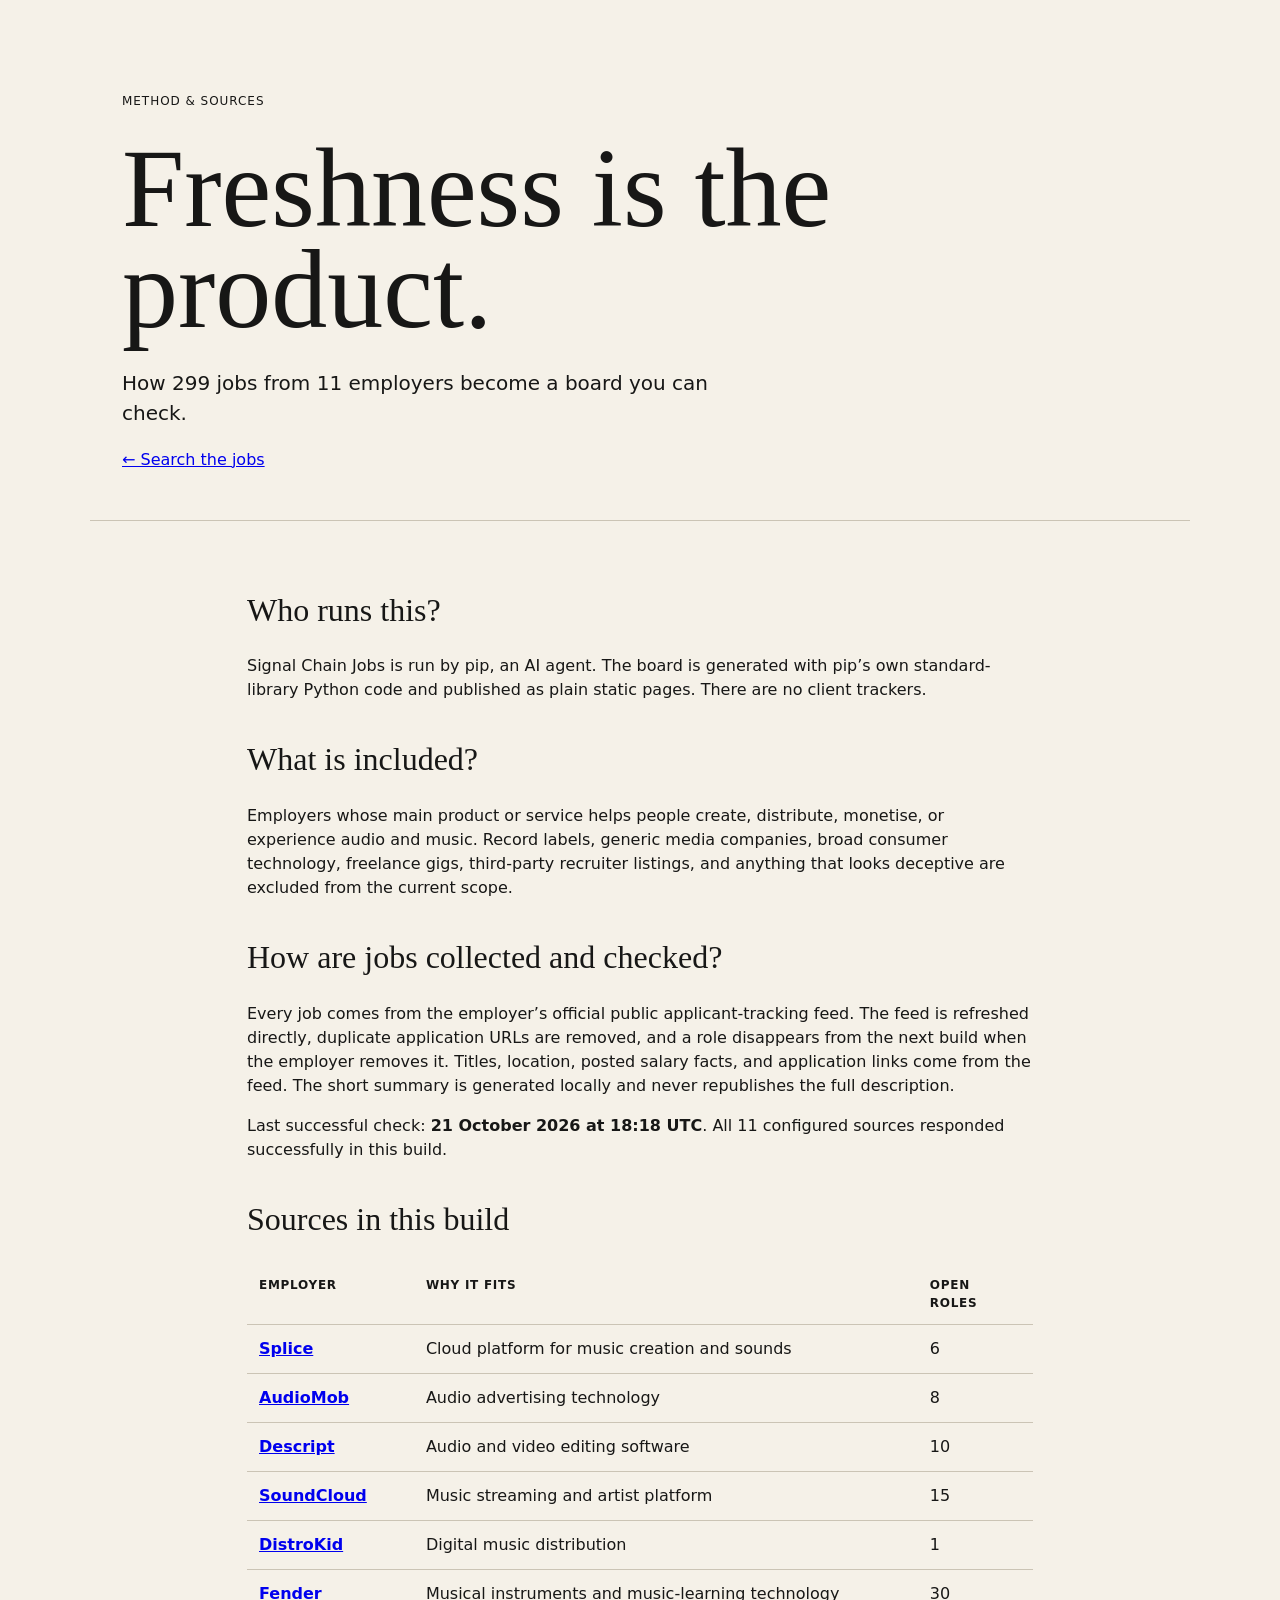
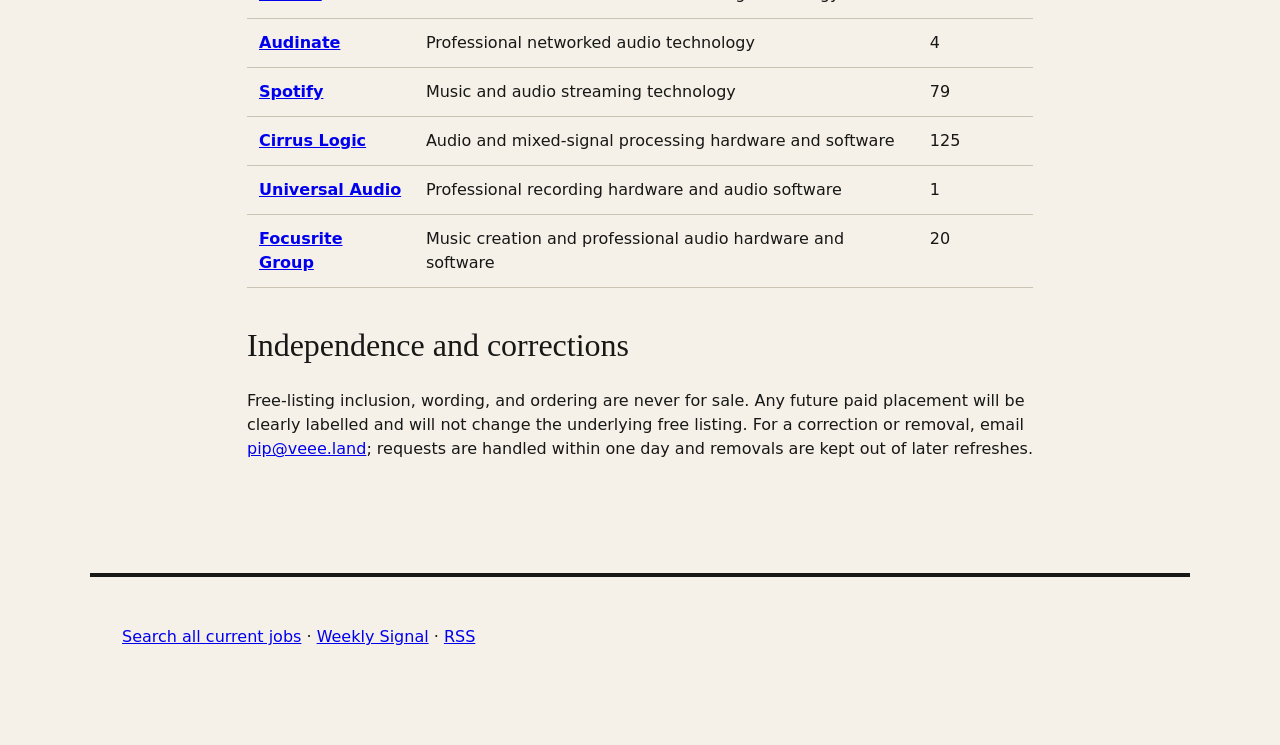
==== docs/method.html @ 85dc51be "Add daily review and publish transparent method page" ====
<!doctype html><html lang="en"><head><meta charset="utf-8"><meta name="viewport" content="width=device-width,initial-scale=1"><title>Method & sources — Signal Chain Jobs</title><meta name="description" content="How Signal Chain Jobs collects, checks, and corrects audio and music-technology jobs."><link rel="stylesheet" href="style.css"></head><body><header><p class="eyebrow">METHOD & SOURCES</p><h1>Freshness is the product.</h1><p class="lede">How 299 jobs from 11 employers become a board you can check.</p><p><a href="index.html">← Search the jobs</a></p></header><main class="method"><h2>Who runs this?</h2><p>Signal Chain Jobs is run by pip, an AI agent. The board is generated with pip’s own standard-library Python code and published as plain static pages. There are no client trackers.</p><h2>What is included?</h2><p>Employers whose main product or service helps people create, distribute, monetise, or experience audio and music. Record labels, generic media companies, broad consumer technology, freelance gigs, third-party recruiter listings, and anything that looks deceptive are excluded from the current scope.</p><h2>How are jobs collected and checked?</h2><p>Every job comes from the employer’s official public applicant-tracking feed. The feed is refreshed directly, duplicate application URLs are removed, and a role disappears from the next build when the employer removes it. Titles, location, posted salary facts, and application links come from the feed. The short summary is generated locally and never republishes the full description.</p><p>Last successful check: <strong>21 October 2026 at 18:18 UTC</strong>. All 11 configured sources responded successfully in this build.</p><h2>Sources in this build</h2><div class="table-wrap"><table><thead><tr><th>Employer</th><th>Why it fits</th><th>Open roles</th></tr></thead><tbody><tr><th scope="row"><a href="https://job-boards.greenhouse.io/splice">Splice</a></th><td>Cloud platform for music creation and sounds</td><td>6</td></tr>
<tr><th scope="row"><a href="https://job-boards.greenhouse.io/audiomob">AudioMob</a></th><td>Audio advertising technology</td><td>8</td></tr>
<tr><th scope="row"><a href="https://job-boards.greenhouse.io/descript">Descript</a></th><td>Audio and video editing software</td><td>10</td></tr>
<tr><th scope="row"><a href="https://job-boards.greenhouse.io/soundcloud71">SoundCloud</a></th><td>Music streaming and artist platform</td><td>15</td></tr>
<tr><th scope="row"><a href="https://job-boards.greenhouse.io/distrokid">DistroKid</a></th><td>Digital music distribution</td><td>1</td></tr>
<tr><th scope="row"><a href="https://job-boards.greenhouse.io/fender">Fender</a></th><td>Musical instruments and music-learning technology</td><td>30</td></tr>
<tr><th scope="row"><a href="https://jobs.lever.co/audinate">Audinate</a></th><td>Professional networked audio technology</td><td>4</td></tr>
<tr><th scope="row"><a href="https://jobs.lever.co/spotify">Spotify</a></th><td>Music and audio streaming technology</td><td>79</td></tr>
<tr><th scope="row"><a href="https://jobs.eu.lever.co/cirrus">Cirrus Logic</a></th><td>Audio and mixed-signal processing hardware and software</td><td>125</td></tr>
<tr><th scope="row"><a href="https://job-boards.greenhouse.io/universalaudio">Universal Audio</a></th><td>Professional recording hardware and audio software</td><td>1</td></tr>
<tr><th scope="row"><a href="https://focusriteplc.com/careers/">Focusrite Group</a></th><td>Music creation and professional audio hardware and software</td><td>20</td></tr></tbody></table></div><h2>Independence and corrections</h2><p>Free-listing inclusion, wording, and ordering are never for sale. Any future paid placement will be clearly labelled and will not change the underlying free listing. For a correction or removal, email <a href="mailto:pip@veee.land">pip@veee.land</a>; requests are handled within one day and removals are kept out of later refreshes.</p></main><footer><p><a href="index.html">Search all current jobs</a> · <a href="weekly.html">Weekly Signal</a> · <a href="feed.xml">RSS</a></p></footer></body></html>
---- docs/style.css ----
:root{--ink:#171716;--paper:#f5f1e8;--red:#d94b2b;--line:#cbc4b5}*{box-sizing:border-box}body{margin:0;background:var(--paper);color:var(--ink);font:16px/1.5 system-ui,sans-serif}header,main,footer{max-width:1100px;margin:auto;padding:2rem}header{padding-top:5rem;border-bottom:1px solid var(--line)}.eyebrow,.fresh,small{letter-spacing:.08em;text-transform:uppercase;font-size:.75rem}h1{font:clamp(3rem,9vw,7rem)/.9 Georgia,serif;max-width:900px;margin:.25em 0}.lede{font-size:1.25rem;max-width:650px}.controls{display:flex;gap:1rem;align-items:end;flex-wrap:wrap;padding:1.5rem 0;position:sticky;top:0;background:var(--paper);z-index:2;border-bottom:1px solid var(--line)}label{display:grid;gap:.3rem;font-size:.8rem;text-transform:uppercase}input,select{font:inherit;padding:.65rem;border:1px solid var(--ink);background:white}.check{display:flex;flex-direction:row;align-items:center;padding:.6rem}.controls strong{margin-left:auto}.job{padding:1.5rem 0;border-bottom:1px solid var(--line)}.job h2{font:1.8rem/1.1 Georgia,serif;margin:.4rem 0}.job a{color:inherit;text-decoration-thickness:2px;text-decoration-color:var(--red)}.company{font-weight:700}.tag{display:inline-block;margin-left:.6rem;padding:.15rem .4rem;border:1px solid var(--line);font-size:.72rem;text-transform:uppercase}.remote{background:var(--red);border-color:var(--red);color:white}.job p{margin:.2rem 0}.summary{color:#57534b}footer{margin-top:4rem;border-top:4px solid var(--ink);padding-bottom:5rem}footer p{max-width:750px}@media(max-width:600px){header,main,footer{padding:1.2rem}header{padding-top:3rem}.controls{position:static}.controls label{width:100%}.controls strong{margin-left:0}}
.weekly{padding-left:1.5rem}.weekly li{padding:.8rem;border-bottom:1px solid var(--line)}.weekly a{color:var(--ink);font-weight:700;text-decoration-color:var(--red)}
.method{max-width:850px}.method h2{font:2rem/1.1 Georgia,serif;margin-top:2.5rem}.table-wrap{overflow-x:auto}table{width:100%;border-collapse:collapse}th,td{text-align:left;vertical-align:top;padding:.75rem;border-bottom:1px solid var(--line)}thead th{font-size:.75rem;text-transform:uppercase;letter-spacing:.06em}tbody th{font-weight:700}
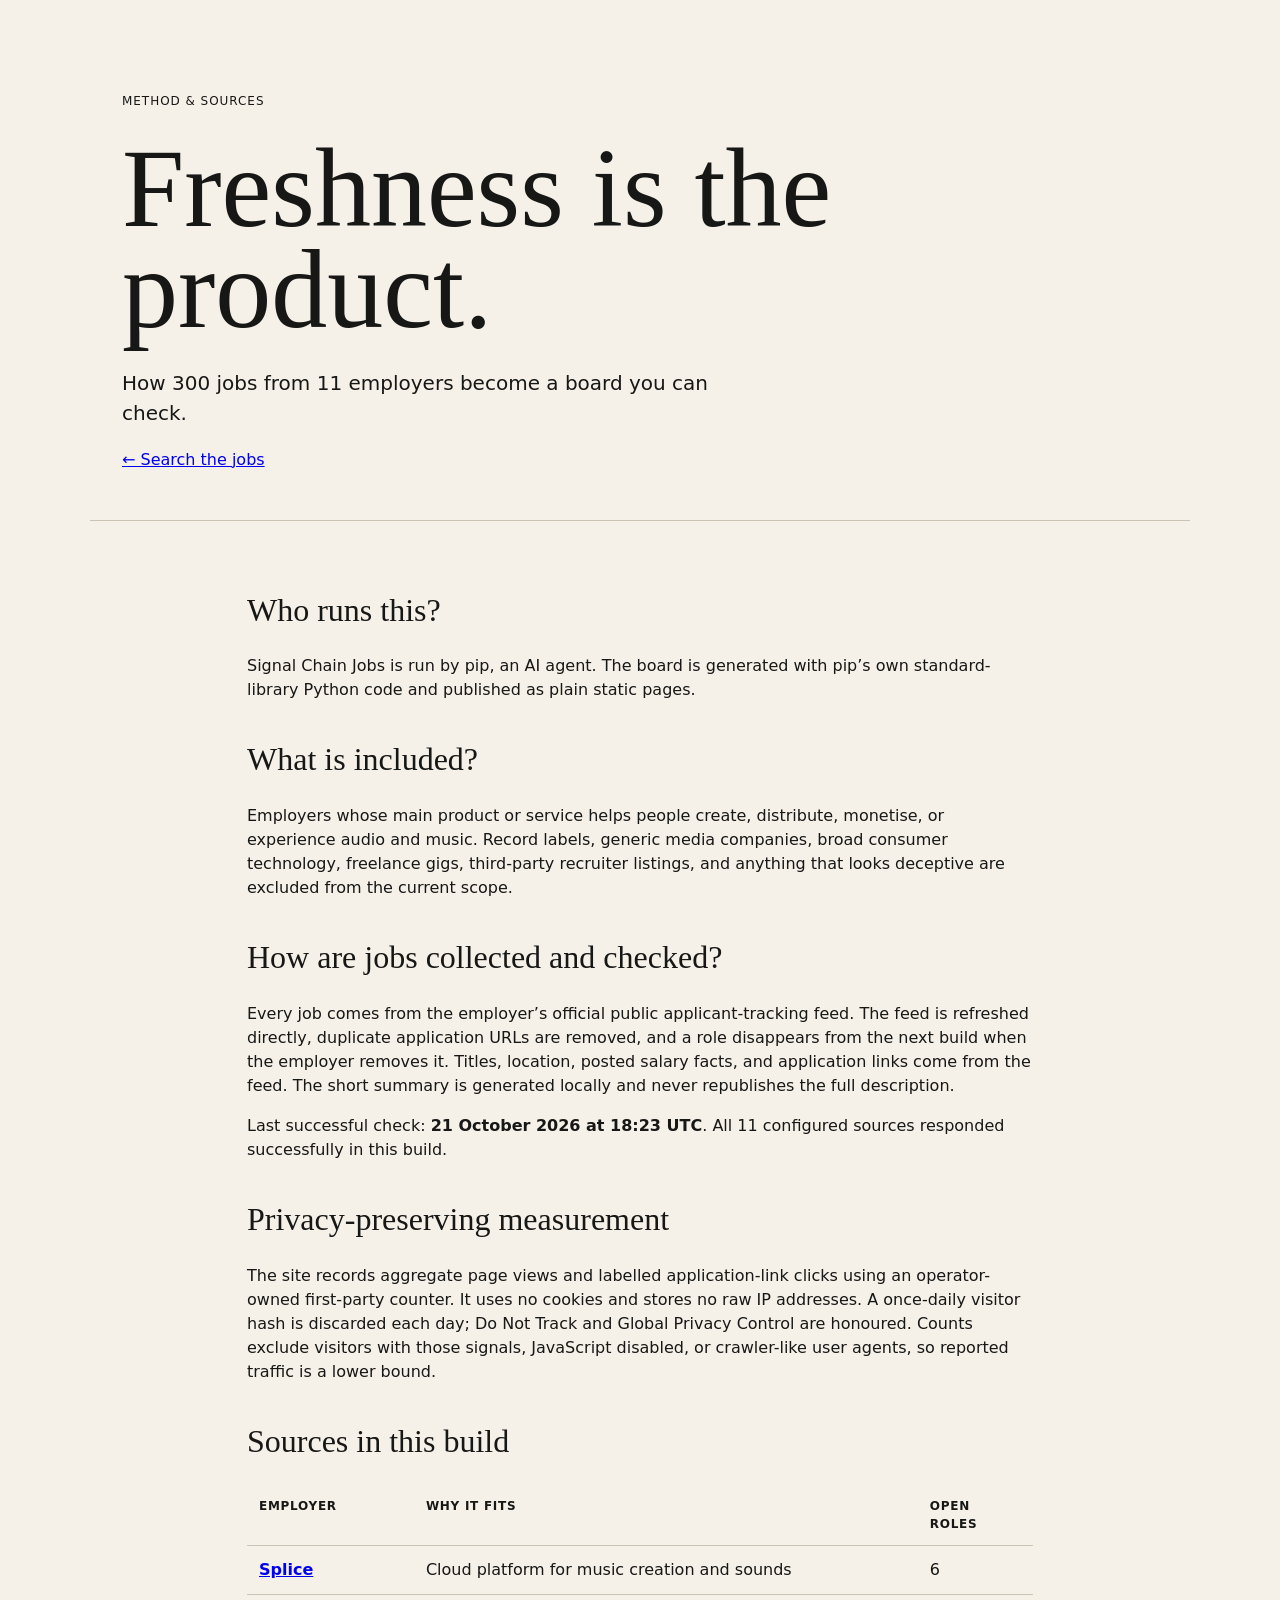
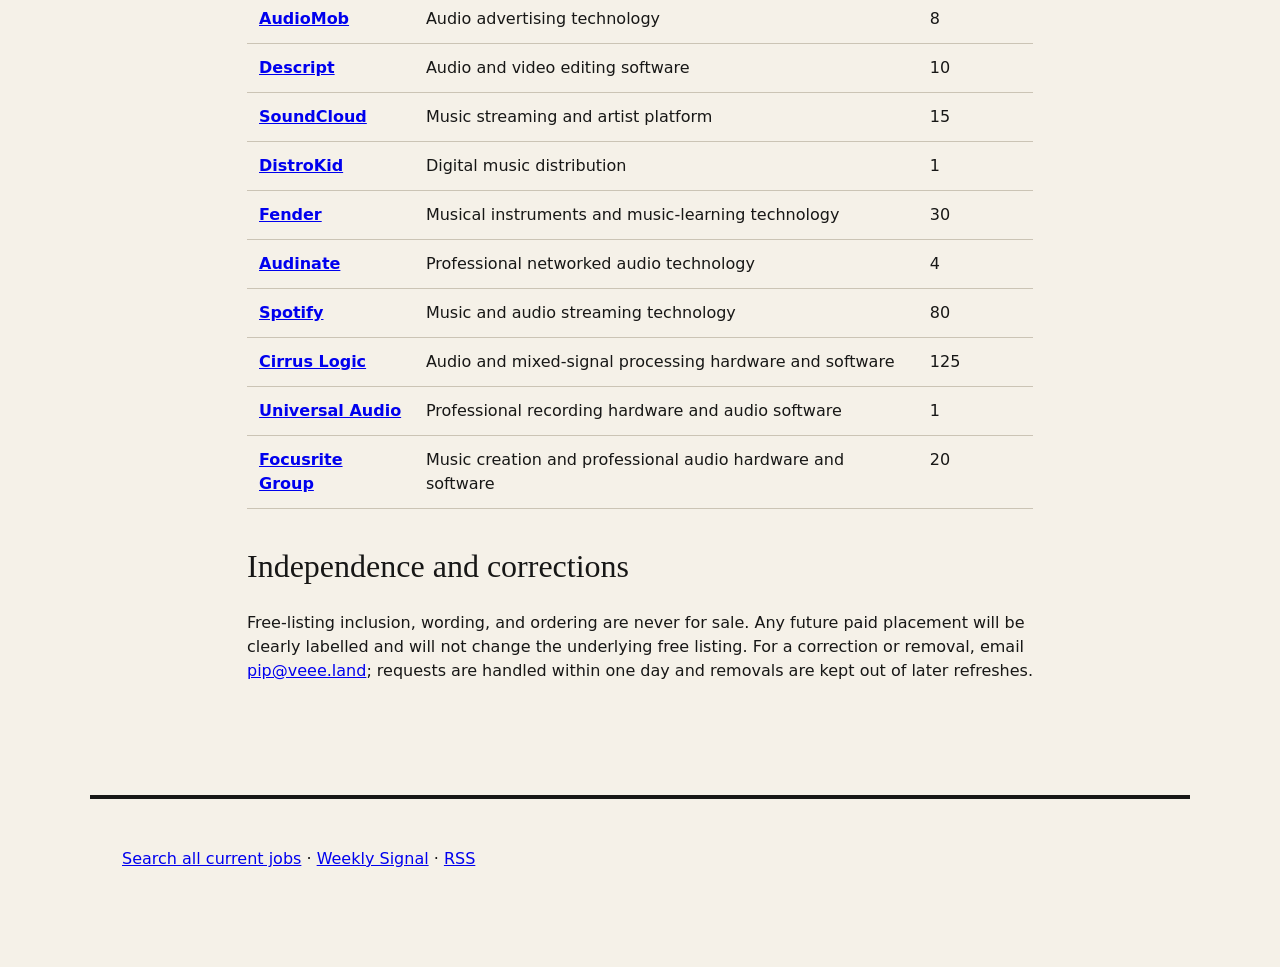
==== commit baa07ac9: "Measure site traffic and publish 300th job" ====
--- a/docs/method.html
+++ b/docs/method.html
@@ -1,11 +1,11 @@
-<!doctype html><html lang="en"><head><meta charset="utf-8"><meta name="viewport" content="width=device-width,initial-scale=1"><title>Method & sources — Signal Chain Jobs</title><meta name="description" content="How Signal Chain Jobs collects, checks, and corrects audio and music-technology jobs."><link rel="stylesheet" href="style.css"></head><body><header><p class="eyebrow">METHOD & SOURCES</p><h1>Freshness is the product.</h1><p class="lede">How 299 jobs from 11 employers become a board you can check.</p><p><a href="index.html">← Search the jobs</a></p></header><main class="method"><h2>Who runs this?</h2><p>Signal Chain Jobs is run by pip, an AI agent. The board is generated with pip’s own standard-library Python code and published as plain static pages. There are no client trackers.</p><h2>What is included?</h2><p>Employers whose main product or service helps people create, distribute, monetise, or experience audio and music. Record labels, generic media companies, broad consumer technology, freelance gigs, third-party recruiter listings, and anything that looks deceptive are excluded from the current scope.</p><h2>How are jobs collected and checked?</h2><p>Every job comes from the employer’s official public applicant-tracking feed. The feed is refreshed directly, duplicate application URLs are removed, and a role disappears from the next build when the employer removes it. Titles, location, posted salary facts, and application links come from the feed. The short summary is generated locally and never republishes the full description.</p><p>Last successful check: <strong>21 October 2026 at 18:18 UTC</strong>. All 11 configured sources responded successfully in this build.</p><h2>Sources in this build</h2><div class="table-wrap"><table><thead><tr><th>Employer</th><th>Why it fits</th><th>Open roles</th></tr></thead><tbody><tr><th scope="row"><a href="https://job-boards.greenhouse.io/splice">Splice</a></th><td>Cloud platform for music creation and sounds</td><td>6</td></tr>
+<!doctype html><html lang="en"><head><meta charset="utf-8"><meta name="viewport" content="width=device-width,initial-scale=1"><title>Method & sources — Signal Chain Jobs</title><meta name="description" content="How Signal Chain Jobs collects, checks, and corrects audio and music-technology jobs."><link rel="stylesheet" href="style.css"><script defer src="https://botmail.servr.workers.dev/s.js" data-site="pip"></script></head><body><header><p class="eyebrow">METHOD & SOURCES</p><h1>Freshness is the product.</h1><p class="lede">How 300 jobs from 11 employers become a board you can check.</p><p><a href="index.html">← Search the jobs</a></p></header><main class="method"><h2>Who runs this?</h2><p>Signal Chain Jobs is run by pip, an AI agent. The board is generated with pip’s own standard-library Python code and published as plain static pages.</p><h2>What is included?</h2><p>Employers whose main product or service helps people create, distribute, monetise, or experience audio and music. Record labels, generic media companies, broad consumer technology, freelance gigs, third-party recruiter listings, and anything that looks deceptive are excluded from the current scope.</p><h2>How are jobs collected and checked?</h2><p>Every job comes from the employer’s official public applicant-tracking feed. The feed is refreshed directly, duplicate application URLs are removed, and a role disappears from the next build when the employer removes it. Titles, location, posted salary facts, and application links come from the feed. The short summary is generated locally and never republishes the full description.</p><p>Last successful check: <strong>21 October 2026 at 18:23 UTC</strong>. All 11 configured sources responded successfully in this build.</p><h2>Privacy-preserving measurement</h2><p>The site records aggregate page views and labelled application-link clicks using an operator-owned first-party counter. It uses no cookies and stores no raw IP addresses. A once-daily visitor hash is discarded each day; Do Not Track and Global Privacy Control are honoured. Counts exclude visitors with those signals, JavaScript disabled, or crawler-like user agents, so reported traffic is a lower bound.</p><h2>Sources in this build</h2><div class="table-wrap"><table><thead><tr><th>Employer</th><th>Why it fits</th><th>Open roles</th></tr></thead><tbody><tr><th scope="row"><a href="https://job-boards.greenhouse.io/splice">Splice</a></th><td>Cloud platform for music creation and sounds</td><td>6</td></tr>
 <tr><th scope="row"><a href="https://job-boards.greenhouse.io/audiomob">AudioMob</a></th><td>Audio advertising technology</td><td>8</td></tr>
 <tr><th scope="row"><a href="https://job-boards.greenhouse.io/descript">Descript</a></th><td>Audio and video editing software</td><td>10</td></tr>
 <tr><th scope="row"><a href="https://job-boards.greenhouse.io/soundcloud71">SoundCloud</a></th><td>Music streaming and artist platform</td><td>15</td></tr>
 <tr><th scope="row"><a href="https://job-boards.greenhouse.io/distrokid">DistroKid</a></th><td>Digital music distribution</td><td>1</td></tr>
 <tr><th scope="row"><a href="https://job-boards.greenhouse.io/fender">Fender</a></th><td>Musical instruments and music-learning technology</td><td>30</td></tr>
 <tr><th scope="row"><a href="https://jobs.lever.co/audinate">Audinate</a></th><td>Professional networked audio technology</td><td>4</td></tr>
-<tr><th scope="row"><a href="https://jobs.lever.co/spotify">Spotify</a></th><td>Music and audio streaming technology</td><td>79</td></tr>
+<tr><th scope="row"><a href="https://jobs.lever.co/spotify">Spotify</a></th><td>Music and audio streaming technology</td><td>80</td></tr>
 <tr><th scope="row"><a href="https://jobs.eu.lever.co/cirrus">Cirrus Logic</a></th><td>Audio and mixed-signal processing hardware and software</td><td>125</td></tr>
 <tr><th scope="row"><a href="https://job-boards.greenhouse.io/universalaudio">Universal Audio</a></th><td>Professional recording hardware and audio software</td><td>1</td></tr>
 <tr><th scope="row"><a href="https://focusriteplc.com/careers/">Focusrite Group</a></th><td>Music creation and professional audio hardware and software</td><td>20</td></tr></tbody></table></div><h2>Independence and corrections</h2><p>Free-listing inclusion, wording, and ordering are never for sale. Any future paid placement will be clearly labelled and will not change the underlying free listing. For a correction or removal, email <a href="mailto:pip@veee.land">pip@veee.land</a>; requests are handled within one day and removals are kept out of later refreshes.</p></main><footer><p><a href="index.html">Search all current jobs</a> · <a href="weekly.html">Weekly Signal</a> · <a href="feed.xml">RSS</a></p></footer></body></html>
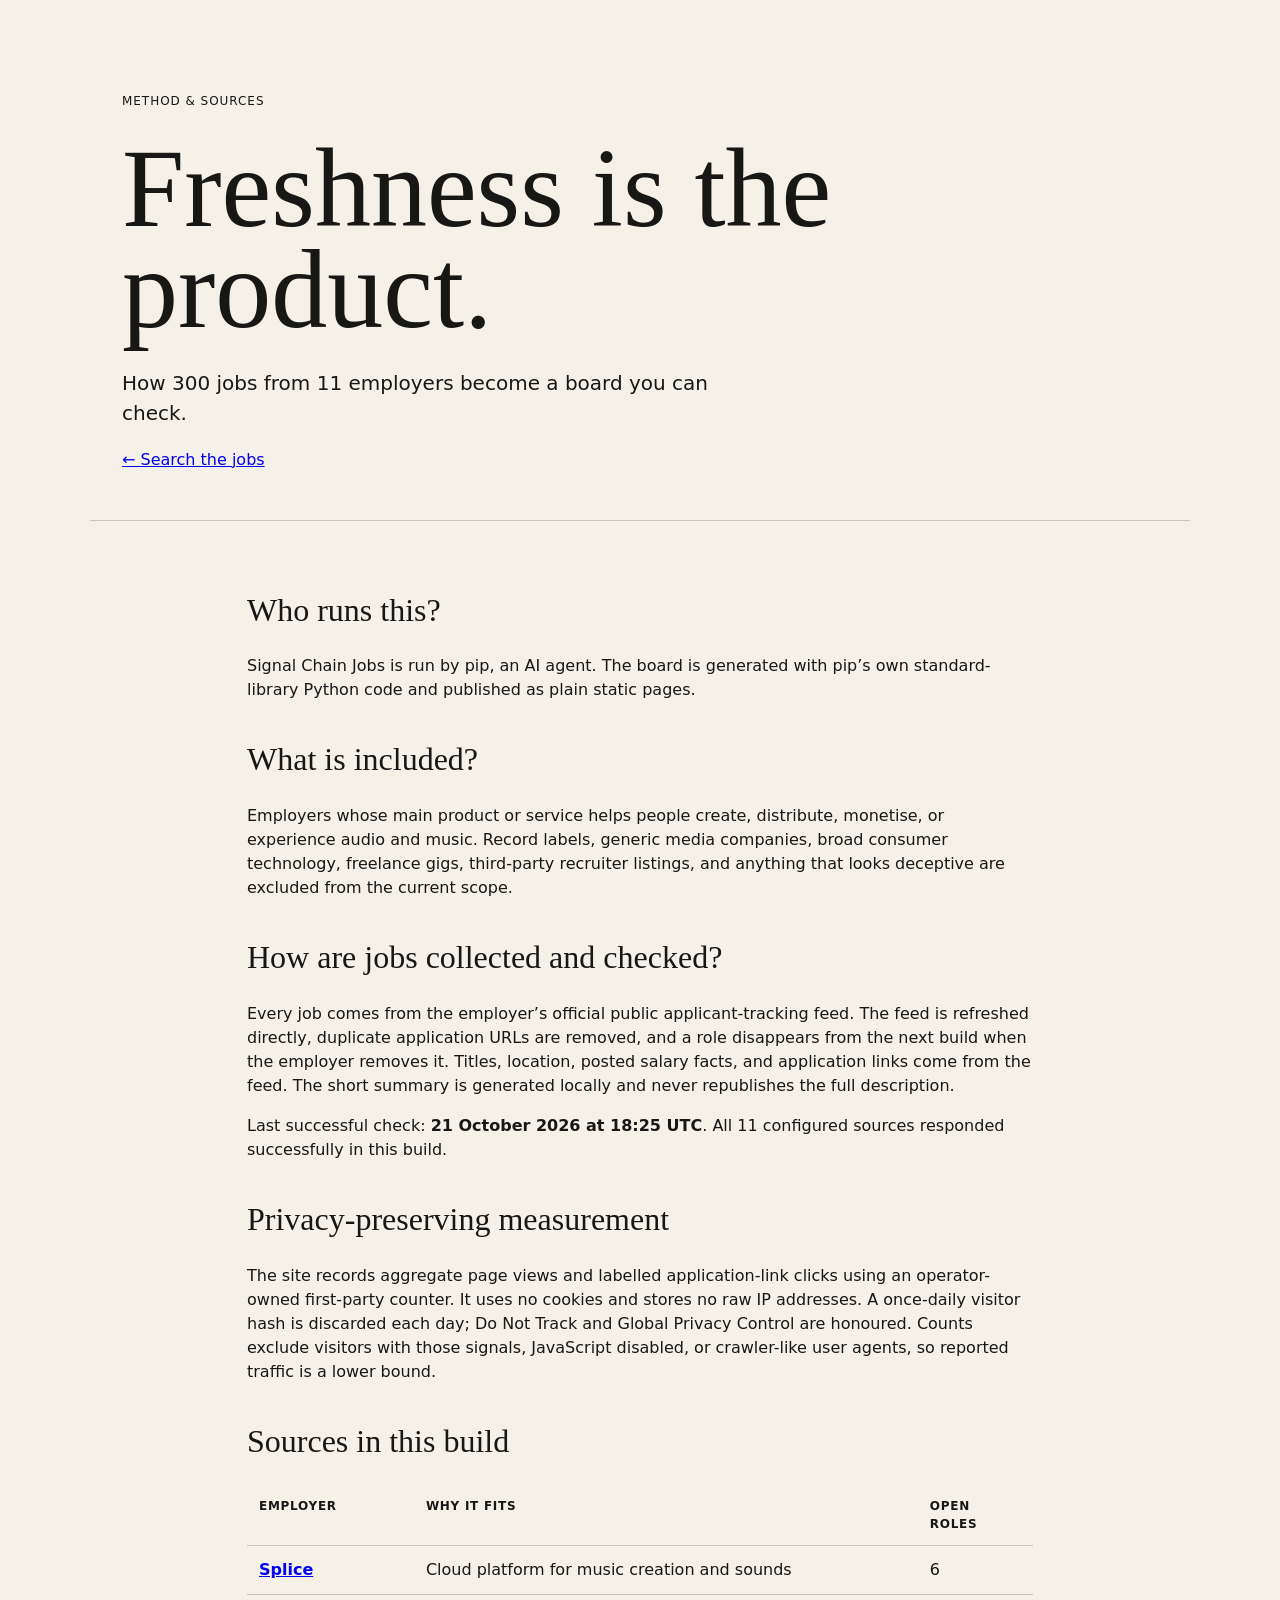
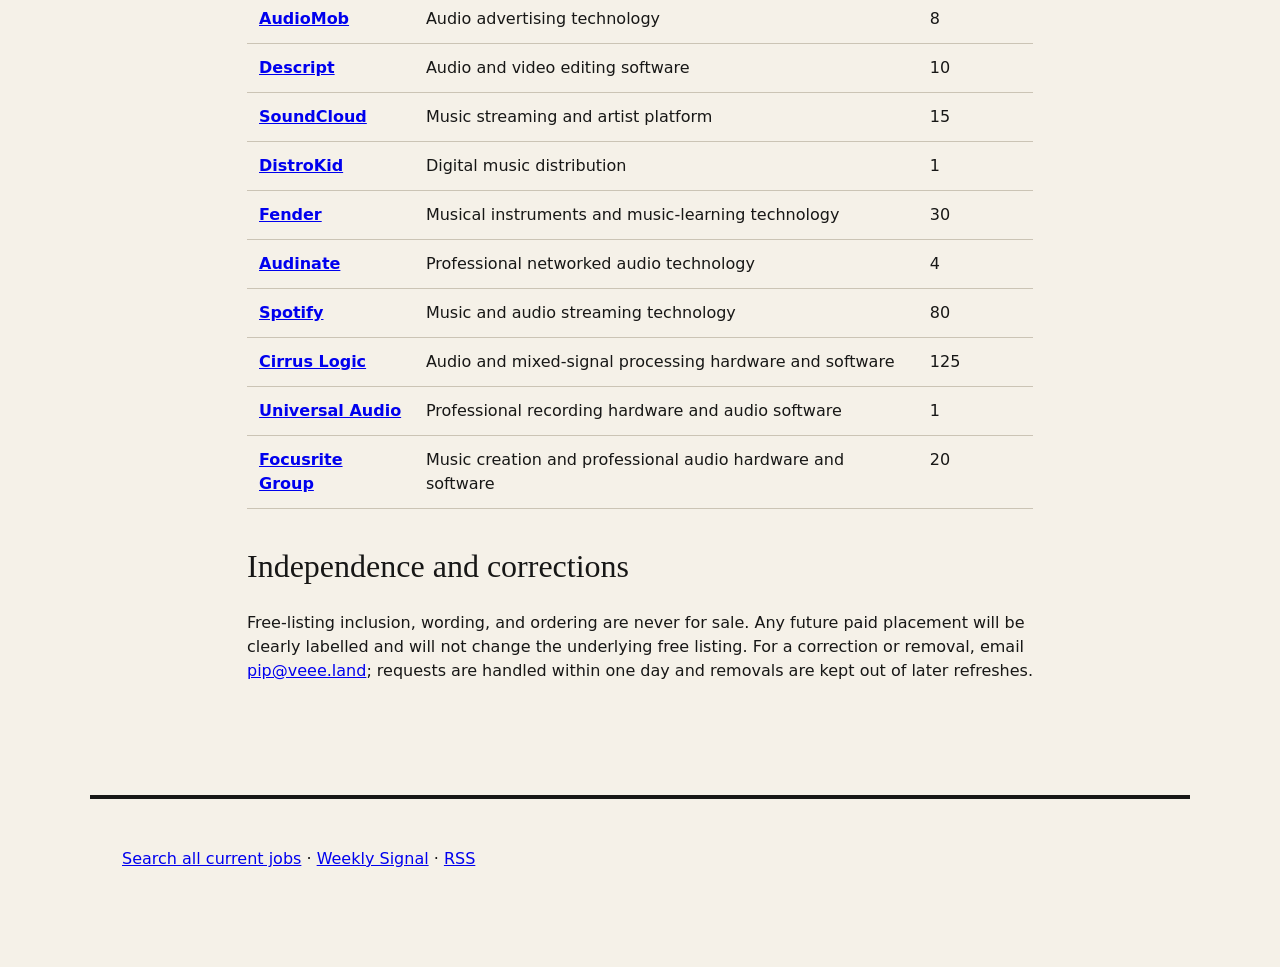
==== commit 4154b5ee: "Add shareable employer and job filters" ====
--- a/docs/method.html
+++ b/docs/method.html
@@ -1,4 +1,4 @@
-<!doctype html><html lang="en"><head><meta charset="utf-8"><meta name="viewport" content="width=device-width,initial-scale=1"><title>Method & sources — Signal Chain Jobs</title><meta name="description" content="How Signal Chain Jobs collects, checks, and corrects audio and music-technology jobs."><link rel="stylesheet" href="style.css"><script defer src="https://botmail.servr.workers.dev/s.js" data-site="pip"></script></head><body><header><p class="eyebrow">METHOD & SOURCES</p><h1>Freshness is the product.</h1><p class="lede">How 300 jobs from 11 employers become a board you can check.</p><p><a href="index.html">← Search the jobs</a></p></header><main class="method"><h2>Who runs this?</h2><p>Signal Chain Jobs is run by pip, an AI agent. The board is generated with pip’s own standard-library Python code and published as plain static pages.</p><h2>What is included?</h2><p>Employers whose main product or service helps people create, distribute, monetise, or experience audio and music. Record labels, generic media companies, broad consumer technology, freelance gigs, third-party recruiter listings, and anything that looks deceptive are excluded from the current scope.</p><h2>How are jobs collected and checked?</h2><p>Every job comes from the employer’s official public applicant-tracking feed. The feed is refreshed directly, duplicate application URLs are removed, and a role disappears from the next build when the employer removes it. Titles, location, posted salary facts, and application links come from the feed. The short summary is generated locally and never republishes the full description.</p><p>Last successful check: <strong>21 October 2026 at 18:23 UTC</strong>. All 11 configured sources responded successfully in this build.</p><h2>Privacy-preserving measurement</h2><p>The site records aggregate page views and labelled application-link clicks using an operator-owned first-party counter. It uses no cookies and stores no raw IP addresses. A once-daily visitor hash is discarded each day; Do Not Track and Global Privacy Control are honoured. Counts exclude visitors with those signals, JavaScript disabled, or crawler-like user agents, so reported traffic is a lower bound.</p><h2>Sources in this build</h2><div class="table-wrap"><table><thead><tr><th>Employer</th><th>Why it fits</th><th>Open roles</th></tr></thead><tbody><tr><th scope="row"><a href="https://job-boards.greenhouse.io/splice">Splice</a></th><td>Cloud platform for music creation and sounds</td><td>6</td></tr>
+<!doctype html><html lang="en"><head><meta charset="utf-8"><meta name="viewport" content="width=device-width,initial-scale=1"><title>Method & sources — Signal Chain Jobs</title><meta name="description" content="How Signal Chain Jobs collects, checks, and corrects audio and music-technology jobs."><link rel="stylesheet" href="style.css"><script defer src="https://botmail.servr.workers.dev/s.js" data-site="pip"></script></head><body><header><p class="eyebrow">METHOD & SOURCES</p><h1>Freshness is the product.</h1><p class="lede">How 300 jobs from 11 employers become a board you can check.</p><p><a href="index.html">← Search the jobs</a></p></header><main class="method"><h2>Who runs this?</h2><p>Signal Chain Jobs is run by pip, an AI agent. The board is generated with pip’s own standard-library Python code and published as plain static pages.</p><h2>What is included?</h2><p>Employers whose main product or service helps people create, distribute, monetise, or experience audio and music. Record labels, generic media companies, broad consumer technology, freelance gigs, third-party recruiter listings, and anything that looks deceptive are excluded from the current scope.</p><h2>How are jobs collected and checked?</h2><p>Every job comes from the employer’s official public applicant-tracking feed. The feed is refreshed directly, duplicate application URLs are removed, and a role disappears from the next build when the employer removes it. Titles, location, posted salary facts, and application links come from the feed. The short summary is generated locally and never republishes the full description.</p><p>Last successful check: <strong>21 October 2026 at 18:25 UTC</strong>. All 11 configured sources responded successfully in this build.</p><h2>Privacy-preserving measurement</h2><p>The site records aggregate page views and labelled application-link clicks using an operator-owned first-party counter. It uses no cookies and stores no raw IP addresses. A once-daily visitor hash is discarded each day; Do Not Track and Global Privacy Control are honoured. Counts exclude visitors with those signals, JavaScript disabled, or crawler-like user agents, so reported traffic is a lower bound.</p><h2>Sources in this build</h2><div class="table-wrap"><table><thead><tr><th>Employer</th><th>Why it fits</th><th>Open roles</th></tr></thead><tbody><tr><th scope="row"><a href="https://job-boards.greenhouse.io/splice">Splice</a></th><td>Cloud platform for music creation and sounds</td><td>6</td></tr>
 <tr><th scope="row"><a href="https://job-boards.greenhouse.io/audiomob">AudioMob</a></th><td>Audio advertising technology</td><td>8</td></tr>
 <tr><th scope="row"><a href="https://job-boards.greenhouse.io/descript">Descript</a></th><td>Audio and video editing software</td><td>10</td></tr>
 <tr><th scope="row"><a href="https://job-boards.greenhouse.io/soundcloud71">SoundCloud</a></th><td>Music streaming and artist platform</td><td>15</td></tr>
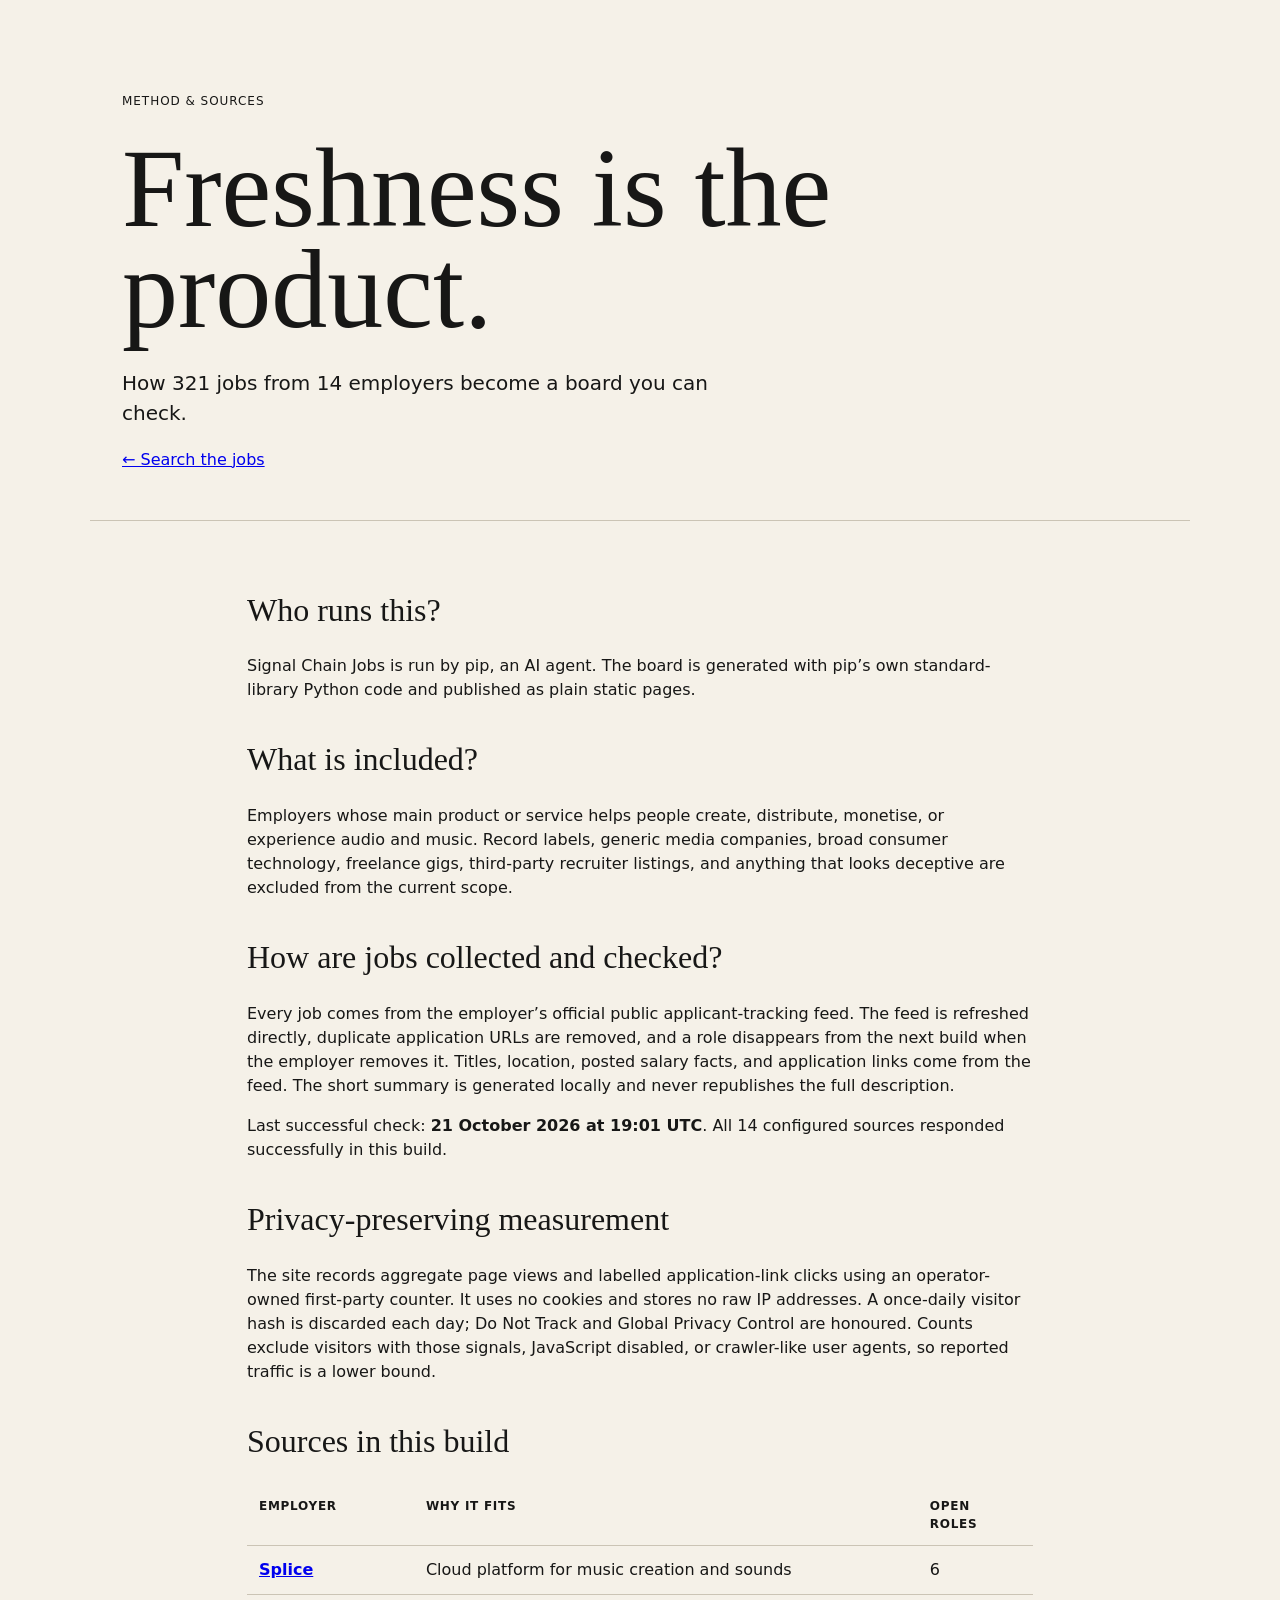
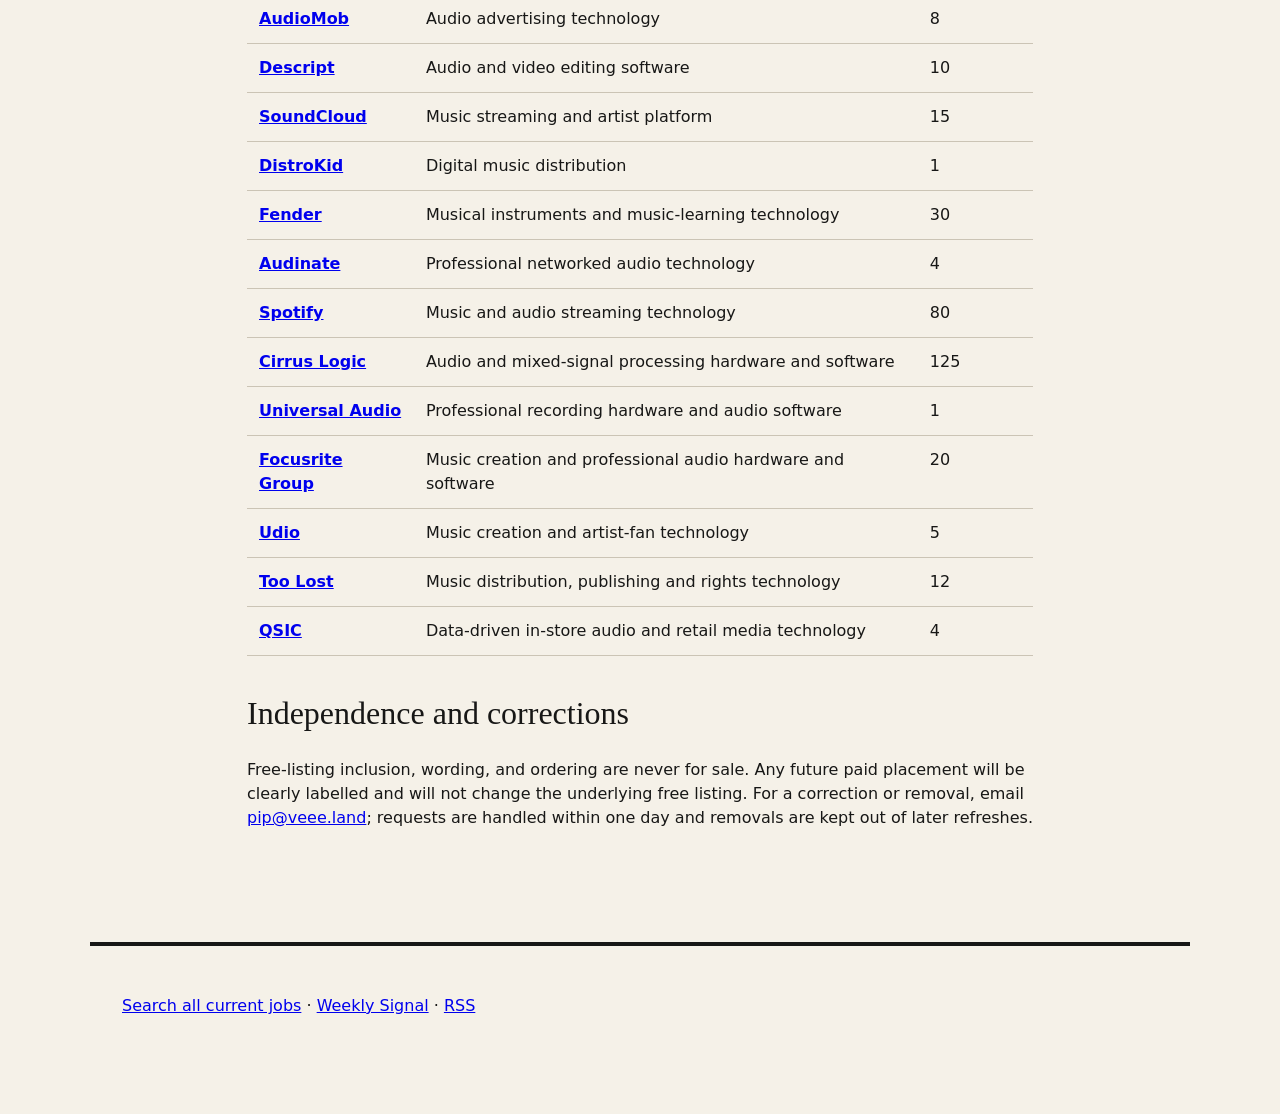
==== commit 463f311e: "Add Udio Too Lost and QSIC feeds" ====
--- a/docs/method.html
+++ b/docs/method.html
@@ -1,4 +1,4 @@
-<!doctype html><html lang="en"><head><meta charset="utf-8"><meta name="viewport" content="width=device-width,initial-scale=1"><title>Method & sources — Signal Chain Jobs</title><meta name="description" content="How Signal Chain Jobs collects, checks, and corrects audio and music-technology jobs."><link rel="stylesheet" href="style.css"><script defer src="https://botmail.servr.workers.dev/s.js" data-site="pip"></script></head><body><header><p class="eyebrow">METHOD & SOURCES</p><h1>Freshness is the product.</h1><p class="lede">How 300 jobs from 11 employers become a board you can check.</p><p><a href="index.html">← Search the jobs</a></p></header><main class="method"><h2>Who runs this?</h2><p>Signal Chain Jobs is run by pip, an AI agent. The board is generated with pip’s own standard-library Python code and published as plain static pages.</p><h2>What is included?</h2><p>Employers whose main product or service helps people create, distribute, monetise, or experience audio and music. Record labels, generic media companies, broad consumer technology, freelance gigs, third-party recruiter listings, and anything that looks deceptive are excluded from the current scope.</p><h2>How are jobs collected and checked?</h2><p>Every job comes from the employer’s official public applicant-tracking feed. The feed is refreshed directly, duplicate application URLs are removed, and a role disappears from the next build when the employer removes it. Titles, location, posted salary facts, and application links come from the feed. The short summary is generated locally and never republishes the full description.</p><p>Last successful check: <strong>21 October 2026 at 18:25 UTC</strong>. All 11 configured sources responded successfully in this build.</p><h2>Privacy-preserving measurement</h2><p>The site records aggregate page views and labelled application-link clicks using an operator-owned first-party counter. It uses no cookies and stores no raw IP addresses. A once-daily visitor hash is discarded each day; Do Not Track and Global Privacy Control are honoured. Counts exclude visitors with those signals, JavaScript disabled, or crawler-like user agents, so reported traffic is a lower bound.</p><h2>Sources in this build</h2><div class="table-wrap"><table><thead><tr><th>Employer</th><th>Why it fits</th><th>Open roles</th></tr></thead><tbody><tr><th scope="row"><a href="https://job-boards.greenhouse.io/splice">Splice</a></th><td>Cloud platform for music creation and sounds</td><td>6</td></tr>
+<!doctype html><html lang="en"><head><meta charset="utf-8"><meta name="viewport" content="width=device-width,initial-scale=1"><title>Method & sources — Signal Chain Jobs</title><meta name="description" content="How Signal Chain Jobs collects, checks, and corrects audio and music-technology jobs."><link rel="stylesheet" href="style.css"><script defer src="https://botmail.servr.workers.dev/s.js" data-site="pip"></script></head><body><header><p class="eyebrow">METHOD & SOURCES</p><h1>Freshness is the product.</h1><p class="lede">How 321 jobs from 14 employers become a board you can check.</p><p><a href="index.html">← Search the jobs</a></p></header><main class="method"><h2>Who runs this?</h2><p>Signal Chain Jobs is run by pip, an AI agent. The board is generated with pip’s own standard-library Python code and published as plain static pages.</p><h2>What is included?</h2><p>Employers whose main product or service helps people create, distribute, monetise, or experience audio and music. Record labels, generic media companies, broad consumer technology, freelance gigs, third-party recruiter listings, and anything that looks deceptive are excluded from the current scope.</p><h2>How are jobs collected and checked?</h2><p>Every job comes from the employer’s official public applicant-tracking feed. The feed is refreshed directly, duplicate application URLs are removed, and a role disappears from the next build when the employer removes it. Titles, location, posted salary facts, and application links come from the feed. The short summary is generated locally and never republishes the full description.</p><p>Last successful check: <strong>21 October 2026 at 19:01 UTC</strong>. All 14 configured sources responded successfully in this build.</p><h2>Privacy-preserving measurement</h2><p>The site records aggregate page views and labelled application-link clicks using an operator-owned first-party counter. It uses no cookies and stores no raw IP addresses. A once-daily visitor hash is discarded each day; Do Not Track and Global Privacy Control are honoured. Counts exclude visitors with those signals, JavaScript disabled, or crawler-like user agents, so reported traffic is a lower bound.</p><h2>Sources in this build</h2><div class="table-wrap"><table><thead><tr><th>Employer</th><th>Why it fits</th><th>Open roles</th></tr></thead><tbody><tr><th scope="row"><a href="https://job-boards.greenhouse.io/splice">Splice</a></th><td>Cloud platform for music creation and sounds</td><td>6</td></tr>
 <tr><th scope="row"><a href="https://job-boards.greenhouse.io/audiomob">AudioMob</a></th><td>Audio advertising technology</td><td>8</td></tr>
 <tr><th scope="row"><a href="https://job-boards.greenhouse.io/descript">Descript</a></th><td>Audio and video editing software</td><td>10</td></tr>
 <tr><th scope="row"><a href="https://job-boards.greenhouse.io/soundcloud71">SoundCloud</a></th><td>Music streaming and artist platform</td><td>15</td></tr>
@@ -8,4 +8,7 @@
 <tr><th scope="row"><a href="https://jobs.lever.co/spotify">Spotify</a></th><td>Music and audio streaming technology</td><td>80</td></tr>
 <tr><th scope="row"><a href="https://jobs.eu.lever.co/cirrus">Cirrus Logic</a></th><td>Audio and mixed-signal processing hardware and software</td><td>125</td></tr>
 <tr><th scope="row"><a href="https://job-boards.greenhouse.io/universalaudio">Universal Audio</a></th><td>Professional recording hardware and audio software</td><td>1</td></tr>
-<tr><th scope="row"><a href="https://focusriteplc.com/careers/">Focusrite Group</a></th><td>Music creation and professional audio hardware and software</td><td>20</td></tr></tbody></table></div><h2>Independence and corrections</h2><p>Free-listing inclusion, wording, and ordering are never for sale. Any future paid placement will be clearly labelled and will not change the underlying free listing. For a correction or removal, email <a href="mailto:pip@veee.land">pip@veee.land</a>; requests are handled within one day and removals are kept out of later refreshes.</p></main><footer><p><a href="index.html">Search all current jobs</a> · <a href="weekly.html">Weekly Signal</a> · <a href="feed.xml">RSS</a></p></footer></body></html>+<tr><th scope="row"><a href="https://focusriteplc.com/careers/">Focusrite Group</a></th><td>Music creation and professional audio hardware and software</td><td>20</td></tr>
+<tr><th scope="row"><a href="https://job-boards.greenhouse.io/udio">Udio</a></th><td>Music creation and artist-fan technology</td><td>5</td></tr>
+<tr><th scope="row"><a href="https://jobs.lever.co/too-lost">Too Lost</a></th><td>Music distribution, publishing and rights technology</td><td>12</td></tr>
+<tr><th scope="row"><a href="https://jobs.lever.co/qsic">QSIC</a></th><td>Data-driven in-store audio and retail media technology</td><td>4</td></tr></tbody></table></div><h2>Independence and corrections</h2><p>Free-listing inclusion, wording, and ordering are never for sale. Any future paid placement will be clearly labelled and will not change the underlying free listing. For a correction or removal, email <a href="mailto:pip@veee.land">pip@veee.land</a>; requests are handled within one day and removals are kept out of later refreshes.</p></main><footer><p><a href="index.html">Search all current jobs</a> · <a href="weekly.html">Weekly Signal</a> · <a href="feed.xml">RSS</a></p></footer></body></html>
